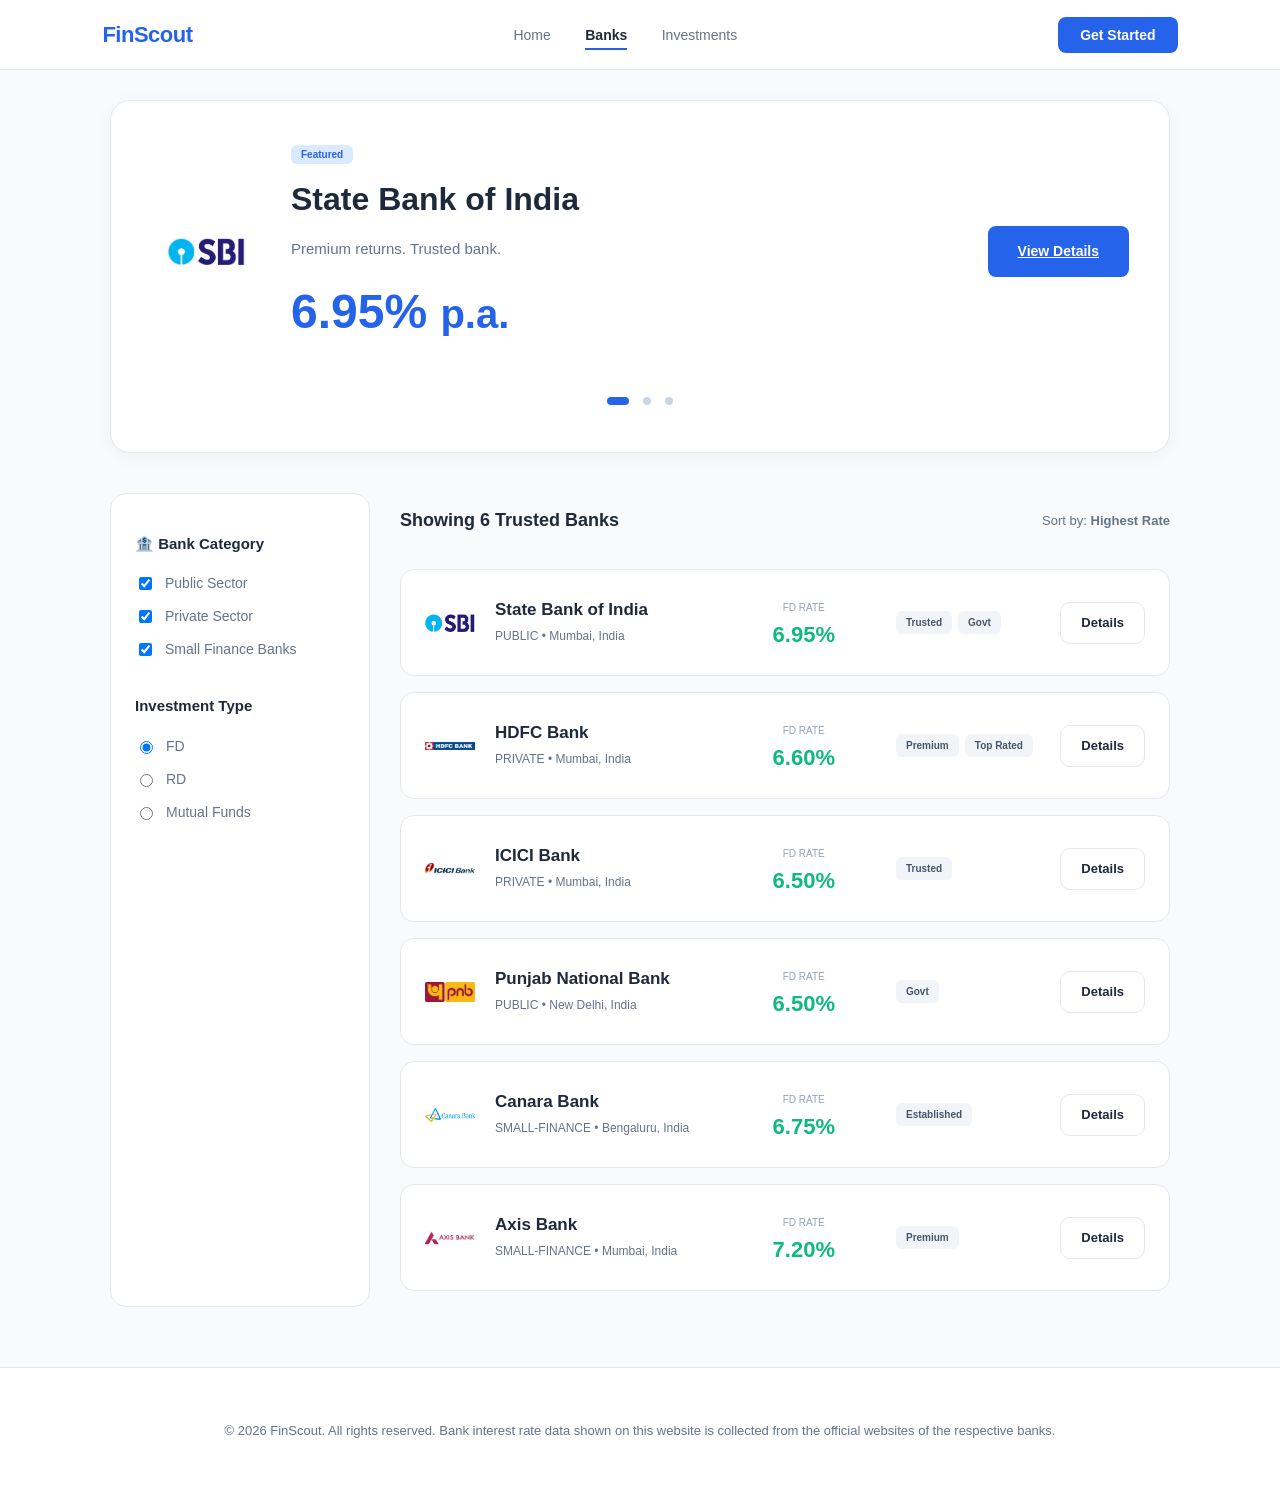
==== banks.html @ 4e6ee1f8 "Add files via upload" ====
<!DOCTYPE html>
<html lang="en">

<head>
    <meta charset="UTF-8">
    <meta name="viewport" content="width=device-width, initial-scale=1.0">
    <title>FinScout - Banking & Investments</title>
    
    <link rel="stylesheet" href="banks.css">
    <script src="banks.js"></script>
</head>

<body>

    <header class="navbar">
        <div class="logo">FinScout<span></span></div>
        <nav class="nav-links">
            <a href="index.html">Home</a>
            <a href="banks.html" class="active">Banks</a>
            <a href="login.html">Investments</a>
        </nav>
        <a href="login.html" class="btn-get-started-link">
            <button class="btn-get-started">Get Started</button>
        </a>
    </header>

    <main class="container">

        <section class="hero-carousel" id="hero-section">
            <div id="carousel-track">
            </div>
            <div class="carousel-dots" id="carousel-dots">
                <span class="dot active"></span>
                <span class="dot"></span>
                <span class="dot"></span>
            </div>
        </section>

        <div class="content-layout">
            <aside class="sidebar">
                <div class="filter-group">
                    <h3>🏦 Bank Category</h3>
                    <label><input type="checkbox" class="category-filter" value="public" checked> Public Sector</label>
                    <label><input type="checkbox" class="category-filter" value="private" checked> Private
                        Sector</label>
                    <label><input type="checkbox" class="category-filter" value="small-finance" checked> Small Finance
                        Banks</label>
                </div>

                <div class="filter-group">
                    <h3>Investment Type</h3>
                    <label><input type="radio" name="invest-type" value="fd" checked> FD</label>
                    <label><input type="radio" name="invest-type" value="rd"> RD</label>
                    <label><input type="radio" name="invest-type" value="mf"> Mutual Funds</label>
                </div>
            </aside>

            <section class="bank-list-section">
                <div class="list-header">
                    <h2 id="bank-count-text">Showing 6 Trusted Banks</h2>
                    <span class="sort-by">Sort by: <strong>Highest Rate</strong></span>
                </div>
                <div id="bank-cards-container">
                </div>
            </section>
        </div>
    </main>

    <footer class="footer">
        <div class="footerBottom">
            <p>© 2026 FinScout. All rights reserved. Bank interest rate data shown on this website is collected from the
                official websites of the respective banks.</p>
        </div>
    </footer>

</body>

</html>
---- banks.css ----
/* --- FINScout CORE STYLES --- */
:root {
    --primary-blue: #2563eb;
    --primary-hover: #1d4ed8;
    --bg-light: #f8fafc;
    --text-main: #1e293b;
    --text-muted: #64748b;
    --border-color: #e2e8f0;
    --white: #ffffff;
    --success-green: #10b981;
}

* {
    box-sizing: border-box;
    transition: all 0.2s ease;
    /* Smooth transitions for hover states */
}

body {
    font-family: 'Inter', -apple-system, BlinkMacSystemFont, 'Segoe UI', Roboto, sans-serif;
    background-color: var(--bg-light);
    color: var(--text-main);
    margin: 0;
    padding-top: 80px;
    /* Offset for sticky header */
    line-height: 1.5;
}

/* --- ANIMATIONS --- */
@keyframes fadeInUp {
    from {
        opacity: 0;
        transform: translateY(10px);
    }

    to {
        opacity: 1;
        transform: translateY(0);
    }
}

/* --- STICKY HEADER --- */
.navbar {
    position: fixed;
    top: 0;
    width: 100%;
    height: 70px;
    background: var(--white);
    display: flex;
    justify-content: space-between;
    align-items: center;
    padding: 0 8%;
    border-bottom: 1px solid var(--border-color);
    z-index: 1000;
}

.logo {
    font-size: 22px;
    font-weight: 800;
    color: var(--primary-blue);
    letter-spacing: -0.5px;
}

.logo span {
    color: var(--text-main);
}

nav a {
    text-decoration: none;
    color: var(--text-muted);
    margin: 0 15px;
    font-weight: 500;
    font-size: 14px;
}

nav a:hover {
    color: var(--primary-blue);
}

nav a.active {
    color: var(--text-main);
    font-weight: 700;
    border-bottom: 2px solid var(--primary-blue);
    padding-bottom: 5px;
}

.btn-get-started {
    background: var(--primary-blue);
    color: white;
    border: none;
    padding: 10px 22px;
    border-radius: 8px;
    cursor: pointer;
    font-weight: 600;
    font-size: 14px;
}

.btn-get-started:hover {
    background: var(--primary-hover);
    box-shadow: 0 4px 12px rgba(37, 99, 235, 0.2);
}

/* --- HERO CAROUSEL --- */
.container {
    max-width: 1100px;
    margin: 0 auto;
    padding: 20px;
}

.hero-carousel {
    background: var(--white);
    border-radius: 20px;
    padding: 40px;
    box-shadow: 0 4px 20px rgba(0, 0, 0, 0.04);
    margin-bottom: 40px;
    border: 1px solid var(--border-color);
}

.carousel-slide {
    display: flex;
    align-items: center;
    justify-content: space-between;
    gap: 30px;
}

.hero-logo-box {
    width: 110px;
    height: 110px;
    border-radius: 16px;
    display: flex;
    align-items: center;
    justify-content: center;
    background: #fff;
}

.hero-logo-box img {
    max-width: 70%;
    height: auto;
}

.hero-info {
    flex: 1;
}

.hero-info h1 {
    margin: 10px 0;
    font-size: 32px;
    font-weight: 800;
}

.hero-info p {
    color: var(--text-muted);
    max-width: 450px;
    font-size: 15px;
}

.hero-rate {
    font-size: 48px;
    font-weight: 900;
    color: var(--primary-blue);
    margin: 15px 0;
}

.carousel-dots {
    text-align: center;
    margin-top: 25px;
}

.dot {
    height: 8px;
    width: 8px;
    background: #cbd5e1;
    border-radius: 50%;
    display: inline-block;
    margin: 0 5px;
    cursor: pointer;
}

.dot.active {
    background: var(--primary-blue);
    width: 22px;
    border-radius: 4px;
}

/* --- CONTENT LAYOUT --- */
.content-layout {
    display: grid;
    grid-template-columns: 260px 1fr;
    gap: 30px;
}

/* --- SIDEBAR --- */
.sidebar {
    background: var(--white);
    padding: 24px;
    border-radius: 16px;
    border: 1px solid var(--border-color);
    height: sticky;
    top: 90px;
}

.filter-group {
    margin-bottom: 35px;
}

.filter-group h3 {
    font-size: 15px;
    font-weight: 700;
    margin-bottom: 18px;
    color: var(--text-main);
}

.filter-group label {
    display: flex;
    align-items: center;
    gap: 10px;
    margin-bottom: 12px;
    font-size: 14px;
    cursor: pointer;
    color: var(--text-muted);
}

.filter-group label:hover {
    color: var(--primary-blue);
}

/* --- BANK LIST & CARDS --- */
.list-header {
    display: flex;
    justify-content: space-between;
    align-items: center;
    margin-bottom: 20px;
}

.list-header h2 {
    font-size: 18px;
    font-weight: 700;
}

.sort-by {
    font-size: 13px;
    color: var(--text-muted);
}

.bank-card {
    background: var(--white);
    border: 1px solid var(--border-color);
    border-radius: 14px;
    padding: 24px;
    display: flex;
    align-items: center;
    gap: 20px;
    margin-bottom: 16px;
    /* This triggers when the JS injects the element */
    animation: fadeInUp 0.4s ease-out forwards;
}

.bank-card:hover {
    border-color: var(--primary-blue);
    box-shadow: 0 8px 24px rgba(0, 0, 0, 0.06);
}

.bank-logo {
    width: 50px;
    height: 50px;
    border-radius: 10px;
    object-fit: contain;
}

.bank-details {
    flex: 1.5;
}

.bank-details h4 {
    margin: 0;
    font-size: 17px;
    font-weight: 700;
}

.bank-details p {
    margin: 4px 0;
    font-size: 12px;
    color: var(--text-muted);
}

.bank-rate-box {
    flex: 1;
    text-align: center;
}

.rate-val {
    display: block;
    font-size: 22px;
    font-weight: 800;
    color: var(--success-green);
}

.rate-label {
    font-size: 10px;
    color: var(--text-muted);
    font-weight: 700;
    text-transform: uppercase;
}

.bank-tags {
    flex: 1;
    display: flex;
    flex-wrap: wrap;
    gap: 6px;
}

.tag {
    background: #f1f5f9;
    padding: 4px 10px;
    border-radius: 6px;
    font-size: 10px;
    font-weight: 600;
    color: #475569;
}

.btn-details {
    padding: 10px 20px;
    border: 1.5px solid var(--border-color);
    border-radius: 10px;
    text-decoration: none;
    color: var(--text-main);
    font-weight: 700;
    font-size: 13px;
    white-space: nowrap;
}

.btn-details:hover {
    background: var(--text-main);
    color: var(--white);
    border-color: var(--text-main);
}

/* --- RESPONSIVE BREAKPOINTS --- */

/* Tablet & Smaller Desktop */
@media (max-width: 1024px) {
    .content-layout {
        grid-template-columns: 220px 1fr;
    }

    .navbar {
        padding: 0 4%;
    }
}

/* Mobile Devices */
@media (max-width: 768px) {
    body {
        padding-top: 140px;
    }

    /* Space for the taller mobile header */

    .navbar {
        flex-direction: column;
        height: auto;
        padding: 15px;
        gap: 12px;
    }

    .nav-links {
        display: flex;
        gap: 10px;
    }

    nav a {
        margin: 0 5px;
        font-size: 12px;
    }

    .content-layout {
        grid-template-columns: 1fr;
    }

    /* Stack Sidebar */

    .hero-carousel {
        padding: 25px;
    }

    .carousel-slide {
        flex-direction: column;
        text-align: center;
    }

    .hero-info {
        text-align: center;
    }

    .hero-info p {
        margin: 0 auto;
    }

    .bank-card {
        flex-direction: column;
        text-align: center;
        padding: 30px 20px;
    }

    .bank-tags {
        justify-content: center;
        margin: 10px 0;
    }

    .btn-details {
        width: 100%;
        text-align: center;
    }
}

/* --- FOOTER --- */
.footer {
    color: var(--text-muted);
    text-align: center;
    padding: 40px 20px;
    background: var(--white);
    font-size: 14px;
    border-top: 1px solid var(--border-color);
    margin-top: 40px;
}

.footerBottom {
    max-width: 1100px;
    margin: 0 auto;
    font-size: 13px;
}
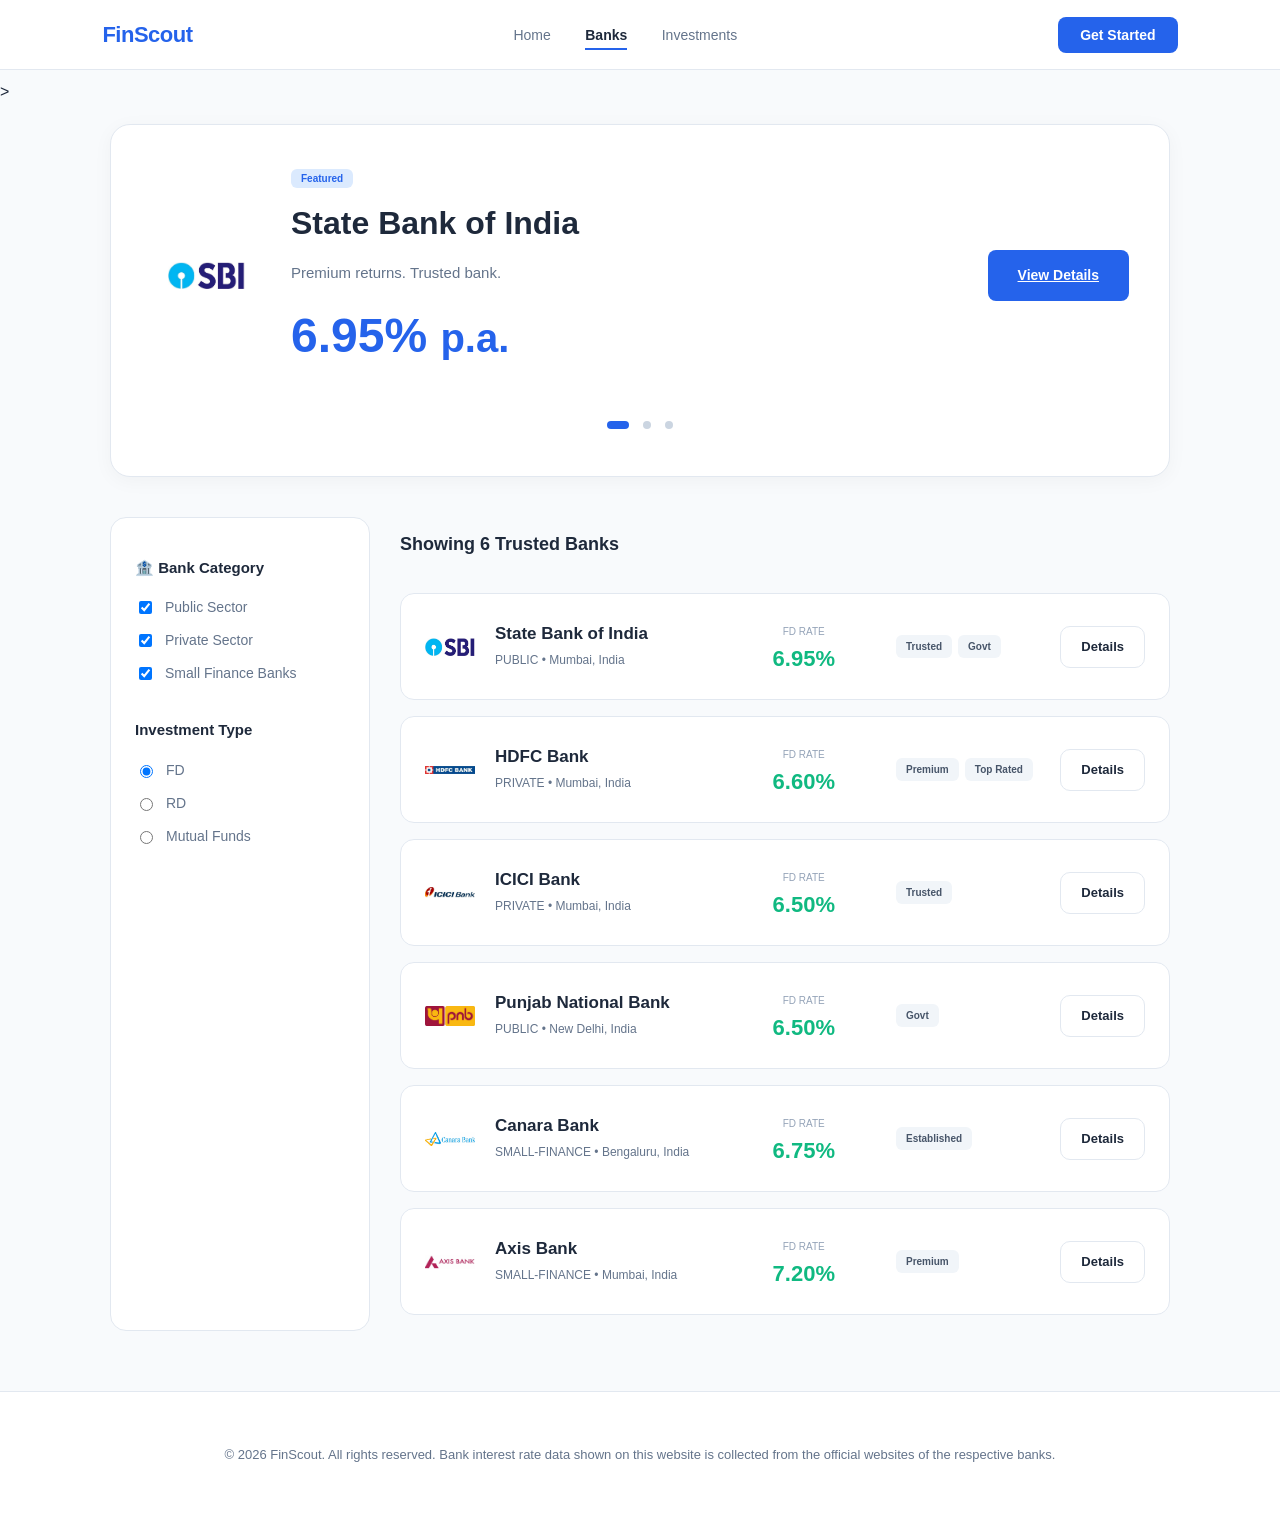
==== commit edbb23a1: "Add files via upload" ====
--- a/banks.html
+++ b/banks.html
@@ -1,4 +1,4 @@
-<!DOCTYPE html>
+<!DOCTYPE html>>
 <html lang="en">
 
 <head>
@@ -17,7 +17,7 @@
         <nav class="nav-links">
             <a href="index.html">Home</a>
             <a href="banks.html" class="active">Banks</a>
-            <a href="login.html">Investments</a>
+            <a href="investment.html">Investments</a>
         </nav>
         <a href="login.html" class="btn-get-started-link">
             <button class="btn-get-started">Get Started</button>
@@ -58,7 +58,7 @@
             <section class="bank-list-section">
                 <div class="list-header">
                     <h2 id="bank-count-text">Showing 6 Trusted Banks</h2>
-                    <span class="sort-by">Sort by: <strong>Highest Rate</strong></span>
+                    
                 </div>
                 <div id="bank-cards-container">
                 </div>
